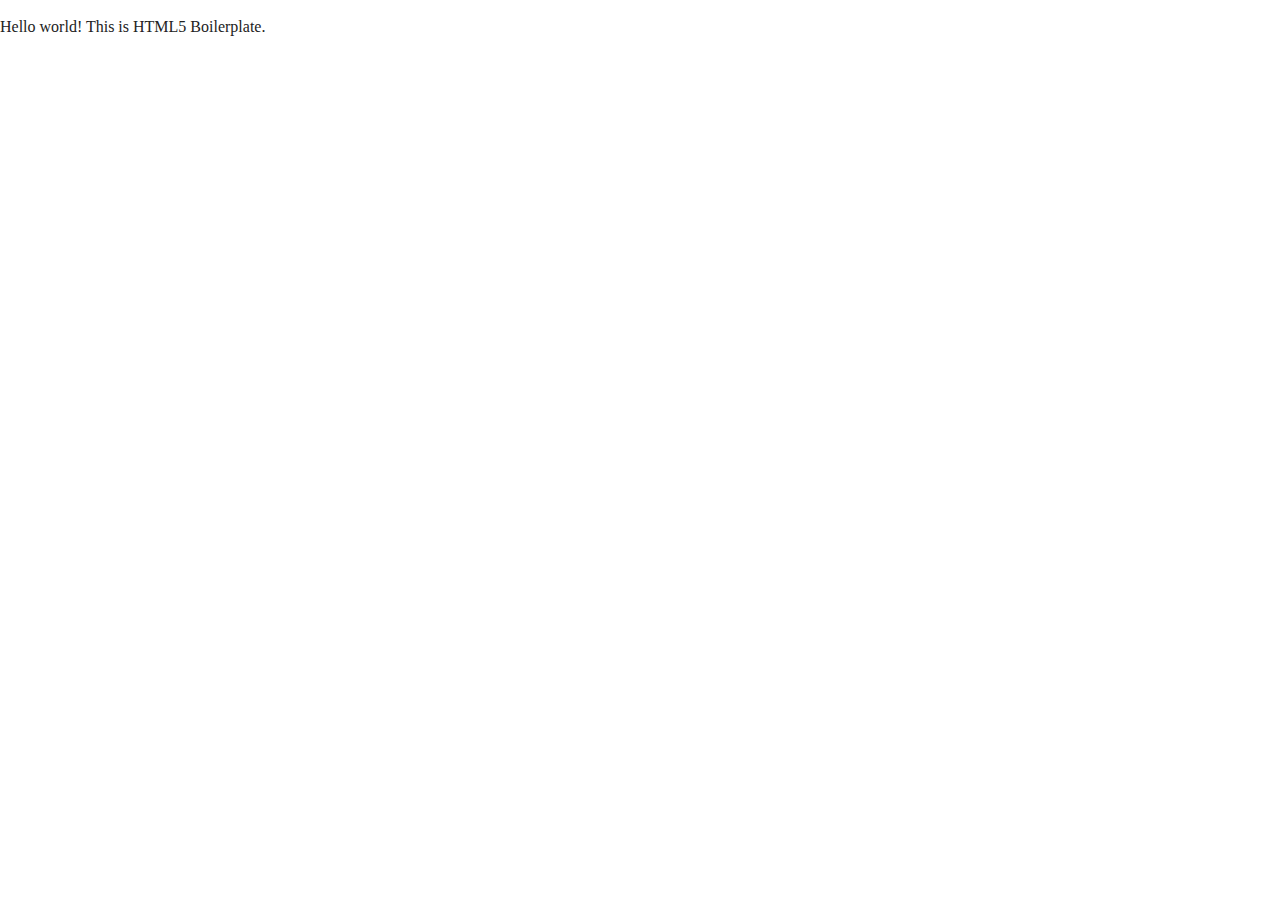
==== unplugged/index.html @ 9440808c "unplugged" ====
<!doctype html>
<html class="no-js" lang="">

<head>
  <meta charset="utf-8">
  <title></title>
  <meta name="description" content="">
  <meta name="viewport" content="width=device-width, initial-scale=1">

  <link rel="manifest" href="site.webmanifest">
  <link rel="apple-touch-icon" href="icon.png">
  <!-- Place favicon.ico in the root directory -->

  <link rel="stylesheet" href="css/normalize.css">
  <link rel="stylesheet" href="css/main.css">

  <meta name="theme-color" content="#fafafa">
</head>

<body>
  <!--[if IE]>
    <p class="browserupgrade">You are using an <strong>outdated</strong> browser. Please <a href="https://browsehappy.com/">upgrade your browser</a> to improve your experience and security.</p>
  <![endif]-->

  <!-- Add your site or application content here -->
  <p>Hello world! This is HTML5 Boilerplate.</p>
  <script src="js/vendor/modernizr-3.7.1.min.js"></script>
  <script src="https://code.jquery.com/jquery-3.4.1.min.js" integrity="sha256-CSXorXvZcTkaix6Yvo6HppcZGetbYMGWSFlBw8HfCJo=" crossorigin="anonymous"></script>
  <script>window.jQuery || document.write('<script src="js/vendor/jquery-3.4.1.min.js"><\/script>')</script>
  <script src="js/plugins.js"></script>
  <script src="js/main.js"></script>

  <!-- Google Analytics: change UA-XXXXX-Y to be your site's ID. -->
  <script>
    window.ga = function () { ga.q.push(arguments) }; ga.q = []; ga.l = +new Date;
    ga('create', 'UA-XXXXX-Y', 'auto'); ga('set','transport','beacon'); ga('send', 'pageview')
  </script>
  <script src="https://www.google-analytics.com/analytics.js" async></script>
</body>

</html>
---- unplugged/css/main.css ----
/*! HTML5 Boilerplate v7.2.0 | MIT License | https://html5boilerplate.com/ */

/* main.css 2.0.0 | MIT License | https://github.com/h5bp/main.css#readme */
/*
 * What follows is the result of much research on cross-browser styling.
 * Credit left inline and big thanks to Nicolas Gallagher, Jonathan Neal,
 * Kroc Camen, and the H5BP dev community and team.
 */

/* ==========================================================================
   Base styles: opinionated defaults
   ========================================================================== */

html {
  color: #222;
  font-size: 1em;
  line-height: 1.4;
}

/*
 * Remove text-shadow in selection highlight:
 * https://twitter.com/miketaylr/status/12228805301
 *
 * Vendor-prefixed and regular ::selection selectors cannot be combined:
 * https://stackoverflow.com/a/16982510/7133471
 *
 * Customize the background color to match your design.
 */

::-moz-selection {
  background: #b3d4fc;
  text-shadow: none;
}

::selection {
  background: #b3d4fc;
  text-shadow: none;
}

/*
 * A better looking default horizontal rule
 */

hr {
  display: block;
  height: 1px;
  border: 0;
  border-top: 1px solid #ccc;
  margin: 1em 0;
  padding: 0;
}

/*
 * Remove the gap between audio, canvas, iframes,
 * images, videos and the bottom of their containers:
 * https://github.com/h5bp/html5-boilerplate/issues/440
 */

audio,
canvas,
iframe,
img,
svg,
video {
  vertical-align: middle;
}

/*
 * Remove default fieldset styles.
 */

fieldset {
  border: 0;
  margin: 0;
  padding: 0;
}

/*
 * Allow only vertical resizing of textareas.
 */

textarea {
  resize: vertical;
}

/* ==========================================================================
   Browser Upgrade Prompt
   ========================================================================== */

.browserupgrade {
  margin: 0.2em 0;
  background: #ccc;
  color: #000;
  padding: 0.2em 0;
}

/* ==========================================================================
   Author's custom styles
   ========================================================================== */

/* ==========================================================================
   Helper classes
   ========================================================================== */

/*
 * Hide visually and from screen readers
 */

.hidden {
  display: none !important;
}

/*
* Hide only visually, but have it available for screen readers:
* https://snook.ca/archives/html_and_css/hiding-content-for-accessibility
*
* 1. For long content, line feeds are not interpreted as spaces and small width
*    causes content to wrap 1 word per line:
*    https://medium.com/@jessebeach/beware-smushed-off-screen-accessible-text-5952a4c2cbfe
*/

.sr-only {
  border: 0;
  clip: rect(0, 0, 0, 0);
  height: 1px;
  margin: -1px;
  overflow: hidden;
  padding: 0;
  position: absolute;
  white-space: nowrap;
  width: 1px;
  /* 1 */
}

/*
* Extends the .sr-only class to allow the element
* to be focusable when navigated to via the keyboard:
* https://www.drupal.org/node/897638
*/

.sr-only.focusable:active,
.sr-only.focusable:focus {
  clip: auto;
  height: auto;
  margin: 0;
  overflow: visible;
  position: static;
  white-space: inherit;
  width: auto;
}

/*
* Hide visually and from screen readers, but maintain layout
*/

.invisible {
  visibility: hidden;
}

/*
* Clearfix: contain floats
*
* For modern browsers
* 1. The space content is one way to avoid an Opera bug when the
*    `contenteditable` attribute is included anywhere else in the document.
*    Otherwise it causes space to appear at the top and bottom of elements
*    that receive the `clearfix` class.
* 2. The use of `table` rather than `block` is only necessary if using
*    `:before` to contain the top-margins of child elements.
*/

.clearfix:before,
.clearfix:after {
  content: " ";
  /* 1 */
  display: table;
  /* 2 */
}

.clearfix:after {
  clear: both;
}

/* ==========================================================================
   EXAMPLE Media Queries for Responsive Design.
   These examples override the primary ('mobile first') styles.
   Modify as content requires.
   ========================================================================== */

@media only screen and (min-width: 35em) {
  /* Style adjustments for viewports that meet the condition */
}

@media print,
  (-webkit-min-device-pixel-ratio: 1.25),
  (min-resolution: 1.25dppx),
  (min-resolution: 120dpi) {
  /* Style adjustments for high resolution devices */
}

/* ==========================================================================
   Print styles.
   Inlined to avoid the additional HTTP request:
   https://www.phpied.com/delay-loading-your-print-css/
   ========================================================================== */

@media print {
  *,
  *:before,
  *:after {
    background: transparent !important;
    color: #000 !important;
    /* Black prints faster */
    -webkit-box-shadow: none !important;
    box-shadow: none !important;
    text-shadow: none !important;
  }
  a,
  a:visited {
    text-decoration: underline;
  }
  a[href]:after {
    content: " (" attr(href) ")";
  }
  abbr[title]:after {
    content: " (" attr(title) ")";
  }
  /*
     * Don't show links that are fragment identifiers,
     * or use the `javascript:` pseudo protocol
     */
  a[href^="#"]:after,
  a[href^="javascript:"]:after {
    content: "";
  }
  pre {
    white-space: pre-wrap !important;
  }
  pre,
  blockquote {
    border: 1px solid #999;
    page-break-inside: avoid;
  }
  /*
     * Printing Tables:
     * https://web.archive.org/web/20180815150934/http://css-discuss.incutio.com/wiki/Printing_Tables
     */
  thead {
    display: table-header-group;
  }
  tr,
  img {
    page-break-inside: avoid;
  }
  p,
  h2,
  h3 {
    orphans: 3;
    widows: 3;
  }
  h2,
  h3 {
    page-break-after: avoid;
  }
}
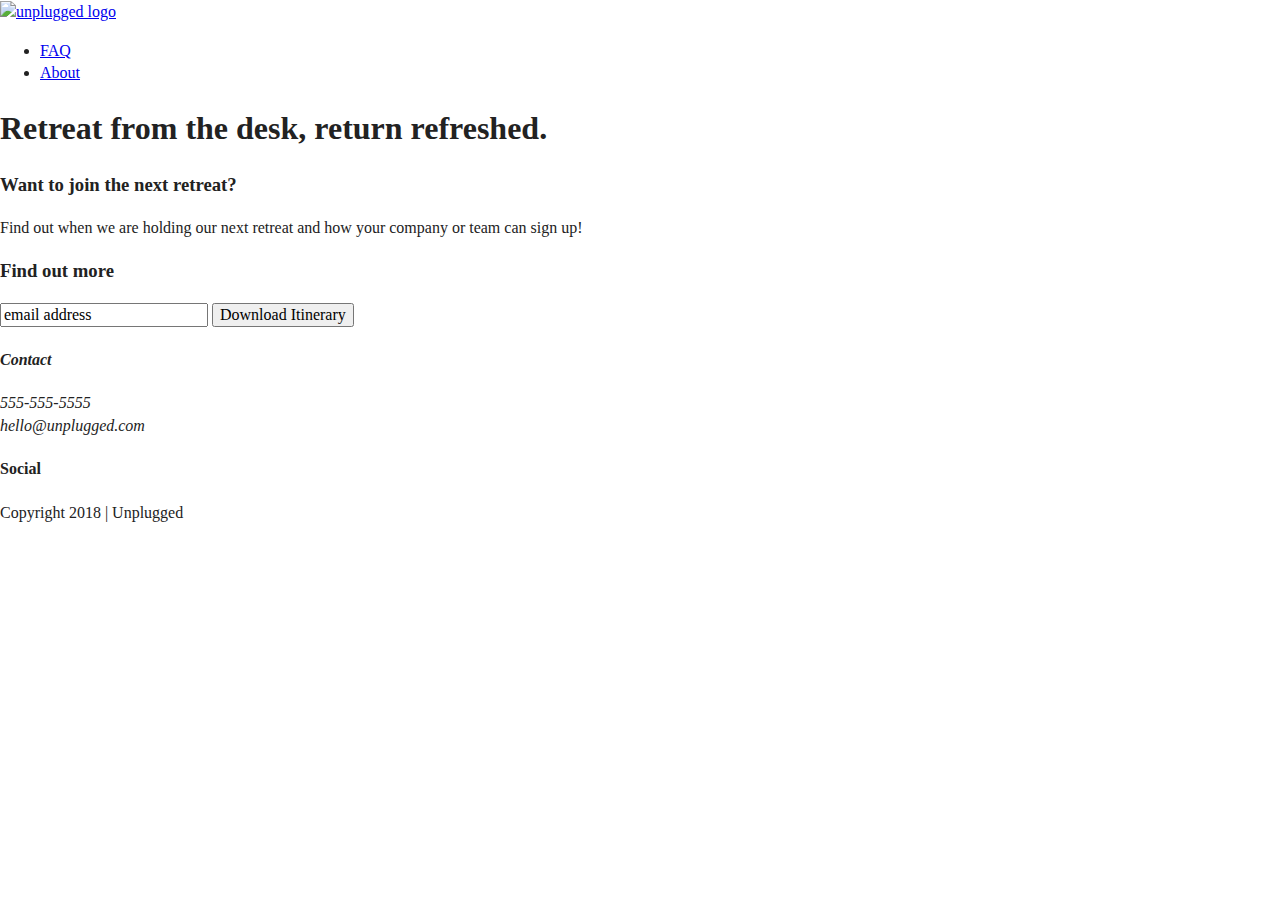
==== commit 613068e2: "html" ====
--- a/unplugged/index.html
+++ b/unplugged/index.html
@@ -3,7 +3,7 @@
 
 <head>
   <meta charset="utf-8">
-  <title></title>
+  <title>Unplugged</title>
   <meta name="description" content="">
   <meta name="viewport" content="width=device-width, initial-scale=1">
 
@@ -15,6 +15,7 @@
   <link rel="stylesheet" href="css/main.css">
 
   <meta name="theme-color" content="#fafafa">
+
 </head>
 
 <body>
@@ -23,19 +24,97 @@
   <![endif]-->
 
   <!-- Add your site or application content here -->
-  <p>Hello world! This is HTML5 Boilerplate.</p>
-  <script src="js/vendor/modernizr-3.7.1.min.js"></script>
-  <script src="https://code.jquery.com/jquery-3.4.1.min.js" integrity="sha256-CSXorXvZcTkaix6Yvo6HppcZGetbYMGWSFlBw8HfCJo=" crossorigin="anonymous"></script>
-  <script>window.jQuery || document.write('<script src="js/vendor/jquery-3.4.1.min.js"><\/script>')</script>
+  <header>
+     <div class="content-wrapper">
+         <a href="#"><img src="" alt="unplugged logo"></a>
+          <div class="header-divider"></div>
+          <nav>
+            <ul>
+                <li><a href="faq/index.html" target="_blank">FAQ</a></li>
+                <li><a href="about/index.html" target="_blank">About</a></li>
+            </ul>
+          </nav>
+        </div>
+  </header>
+<main>
+  <section class="hero-area">
+      <div class="content-wrapper">
+        <h1>Retreat from the desk, return refreshed.</h1>
+      </div>
+    </section>
+
+    <aside>
+      <div class="content-wrapper">
+        <div class="form-description">
+          <h3>Want to join the next retreat?</h3>
+          <p>
+            Find out when we are holding our next retreat and how your company or team can sign up!
+          </p>
+        </div>
+        <div class="form">
+          <h3>Find out more</h3>
+          <input type="text" name="name" value="email address">
+          <input type="button" value="Download Itinerary">
+        </div>
+      </div> <!-- aside content wrapper ends -->
+    </aside>
+
+  </main> <!-- main wrapper -->
+
+  <footer>
+    <div class="content-wrapper">
+      <div class="footer-content">
+        <address class="contact">
+          <h4>Contact</h4>
+          <p>
+            555-555-5555<br>
+            hello@unplugged.com
+          </p>
+        </address>
+        <div class="social">
+          <h4>Social</h4>
+          <div class="social-icons">
+            <p>
+              <a href="https://www.facebook.com/Skillcrush/" target="_blank"></a>
+            </p>
+            <p>
+              <a href="https://twitter.com/Skillcrush" target="_blank"></a>
+            </p>
+            <p>
+              <a href="https://www.instagram.com/skillcrush/" target="_blank"></a>
+            </p>
+          </div>
+        </div>
+      </div> <!-- footer content ends -->
+    </div>
+    <!--footer content-wrapper ends-->
+    <div class="copyright">
+      <p>Copyright 2018 | Unplugged</p>
+    </div>
+  </footer>
+
+  <script src="js/vendor/modernizr-3.6.0.min.js"></script>
+  <script src="https://code.jquery.com/jquery-3.3.1.min.js" integrity="sha256-FgpCb/KJQlLNfOu91ta32o/NMZxltwRo8QtmkMRdAu8="
+    crossorigin="anonymous"></script>
+  <script>
+    window.jQuery || document.write('<script src="js/vendor/jquery-3.3.1.min.js"><\/script>')
+
+  </script>
   <script src="js/plugins.js"></script>
   <script src="js/main.js"></script>
 
   <!-- Google Analytics: change UA-XXXXX-Y to be your site's ID. -->
   <script>
-    window.ga = function () { ga.q.push(arguments) }; ga.q = []; ga.l = +new Date;
-    ga('create', 'UA-XXXXX-Y', 'auto'); ga('set','transport','beacon'); ga('send', 'pageview')
+    window.ga = function () {
+      ga.q.push(arguments)
+    };
+    ga.q = [];
+    ga.l = +new Date;
+    ga('create', 'UA-XXXXX-Y', 'auto');
+    ga('send', 'pageview')
+
   </script>
-  <script src="https://www.google-analytics.com/analytics.js" async></script>
+  <script src="https://www.google-analytics.com/analytics.js" async defer></script>
 </body>
 
 </html>
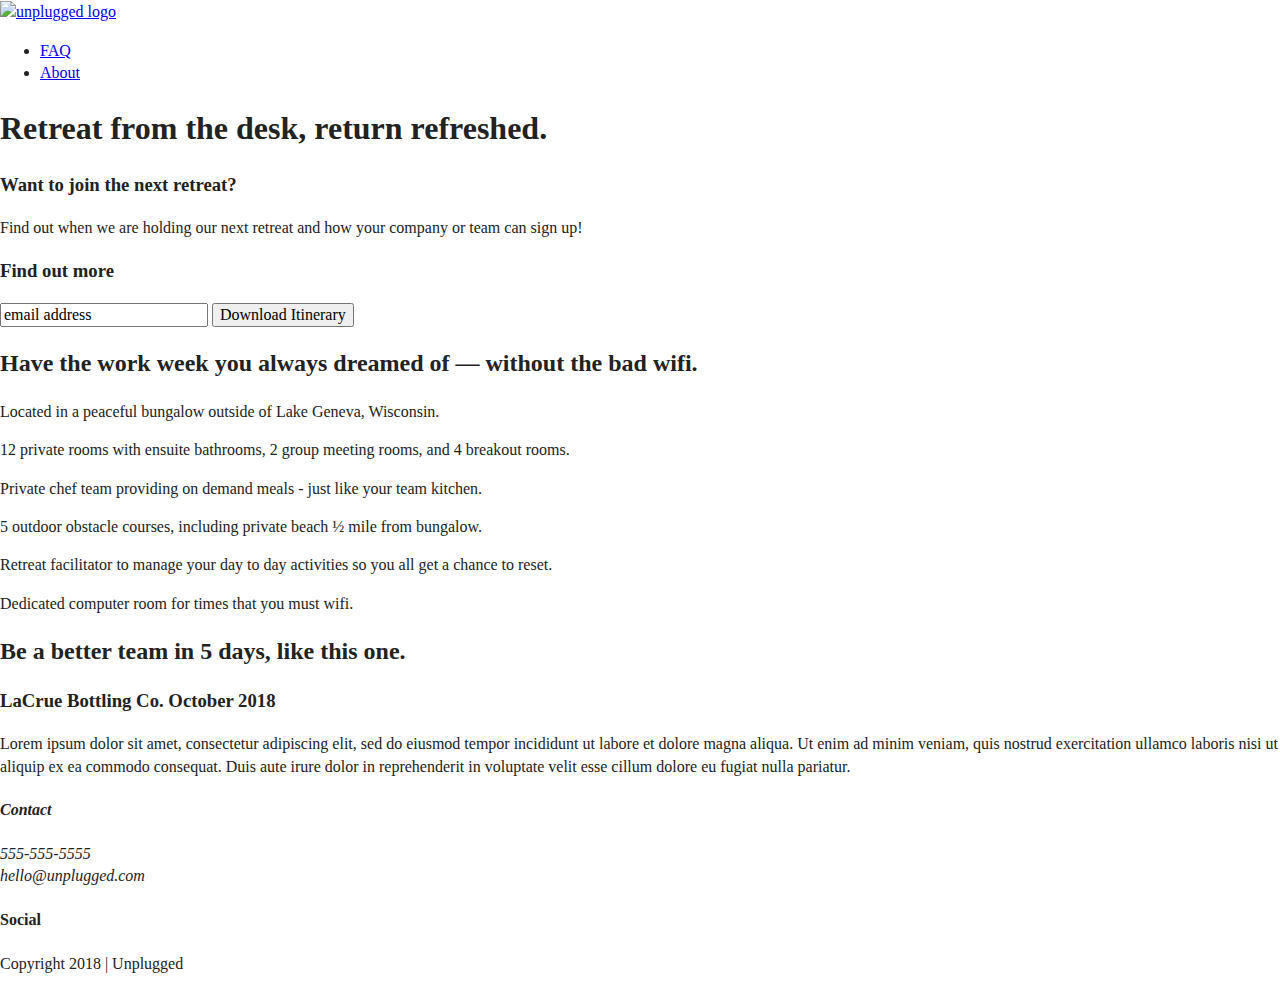
==== commit 958c935e: "STEP 8 OF 11: FINISH CODING YOUR HOMEPAGE HTML" ====
--- a/unplugged/index.html
+++ b/unplugged/index.html
@@ -25,73 +25,144 @@
 
   <!-- Add your site or application content here -->
   <header>
-     <div class="content-wrapper">
-         <a href="#"><img src="" alt="unplugged logo"></a>
-          <div class="header-divider"></div>
-          <nav>
-            <ul>
-                <li><a href="faq/index.html" target="_blank">FAQ</a></li>
-                <li><a href="about/index.html" target="_blank">About</a></li>
-            </ul>
-          </nav>
-        </div>
-  </header>
+  <div class="content-wrapper">
+    <a href="#">
+      <img src="" alt="unplugged logo">
+    </a>
+    <div class="header-divider"></div>
+    <nav>
+      <ul>
+        <li><a href="faq/index.html" target="_blank">FAQ</a></li>
+        <li><a href="about/index.html" target="_blank">About</a></li>
+      </ul>
+    </nav>
+  </div>
+</header>
+
 <main>
+
   <section class="hero-area">
-      <div class="content-wrapper">
-        <h1>Retreat from the desk, return refreshed.</h1>
+    <div class="content-wrapper">
+      <h1>Retreat from the desk, return refreshed.</h1>
+    </div>
+  </section>
+
+  <aside>
+    <div class="content-wrapper">
+      <div class="form-description">
+        <h3>Want to join the next retreat?</h3>
+        <p>
+          Find out when we are holding our next retreat and how your company or team can sign up!
+        </p>
       </div>
-    </section>
+      <div class="form">
+        <h3>Find out more</h3>
+        <input type="text" name="name" value="email address">
+        <input type="button" value="Download Itinerary">
+      </div>
+    </div> <!-- aside content wrapper ends -->
+  </aside>
 
-    <aside>
-      <div class="content-wrapper">
-        <div class="form-description">
-          <h3>Want to join the next retreat?</h3>
+  <section class="features">
+    <div class="content-wrapper">
+      <h2>Have the work week you always dreamed of — without the bad wifi.</h2>
+      <div class="features-items">
+        <article>
+          <p class="fontawesome-icon">
+          </p>
+          <p class="features-item-description">
+            Located in a peaceful bungalow outside of Lake Geneva, Wisconsin.
+          </p>
+        </article>
+        <article>
+          <p class="fontawesome-icon">
+          </p>
+          <p class="features-item-description">
+            12 private rooms with ensuite bathrooms, 2 group meeting rooms, and 4 breakout rooms.
+          </p>
+        </article>
+        <article>
+          <p class="fontawesome-icon">
+          </p>
+          <p class="features-item-description">
+            Private chef team providing on demand meals - just like your team kitchen.
+          </p>
+        </article>
+        <article>
+          <p class="fontawesome-icon">
+          </p>
+          <p class="features-item-description">
+            5 outdoor obstacle courses, including private beach ½ mile from bungalow.
+          </p>
+        </article>
+        <article>
+          <p class="fontawesome-icon">
+          </p>
+          <p class="features-item-description">
+            Retreat facilitator to manage your day to day activities so you all get a chance to reset.
+          </p>
+        </article>
+        <article>
+          <p class="fontawesome-icon">
+          </p>
+          <p class="features-item-description">
+            Dedicated computer room for times that you must wifi.
+          </p>
+        </article>
+      </div>
+    </div>
+  </section>
+
+  <section class="reviews">
+    <div class="content-wrapper">
+      <h2>Be a better team in 5 days, like this one.</h2>
+      <article>
+        <div>
+          <h3>LaCrue Bottling Co. October 2018</h3>
           <p>
-            Find out when we are holding our next retreat and how your company or team can sign up!
+            Lorem ipsum dolor sit amet, consectetur adipiscing elit, sed do eiusmod tempor incididunt ut labore et
+            dolore magna aliqua. Ut enim ad minim veniam, quis nostrud exercitation ullamco laboris nisi ut aliquip
+            ex ea commodo consequat. Duis aute irure dolor in reprehenderit in voluptate velit esse cillum dolore eu
+            fugiat nulla pariatur.
           </p>
         </div>
-        <div class="form">
-          <h3>Find out more</h3>
-          <input type="text" name="name" value="email address">
-          <input type="button" value="Download Itinerary">
+      </article>
+    </div>
+  </section>
+
+</main> <!-- main wrapper -->
+
+<footer>
+  <div class="content-wrapper">
+    <div class="footer-content">
+      <address class="contact">
+        <h4>Contact</h4>
+        <p>
+          555-555-5555<br>
+          hello@unplugged.com
+        </p>
+      </address>
+      <div class="social">
+        <h4>Social</h4>
+        <div class="social-icons">
+          <p>
+            <a href="https://www.facebook.com/Skillcrush/" target="_blank"></a>
+          </p>
+          <p>
+            <a href="https://twitter.com/Skillcrush" target="_blank"></a>
+          </p>
+          <p>
+            <a href="https://www.instagram.com/skillcrush/" target="_blank"></a>
+          </p>
         </div>
-      </div> <!-- aside content wrapper ends -->
-    </aside>
-
-  </main> <!-- main wrapper -->
-
-  <footer>
-    <div class="content-wrapper">
-      <div class="footer-content">
-        <address class="contact">
-          <h4>Contact</h4>
-          <p>
-            555-555-5555<br>
-            hello@unplugged.com
-          </p>
-        </address>
-        <div class="social">
-          <h4>Social</h4>
-          <div class="social-icons">
-            <p>
-              <a href="https://www.facebook.com/Skillcrush/" target="_blank"></a>
-            </p>
-            <p>
-              <a href="https://twitter.com/Skillcrush" target="_blank"></a>
-            </p>
-            <p>
-              <a href="https://www.instagram.com/skillcrush/" target="_blank"></a>
-            </p>
-          </div>
-        </div>
-      </div> <!-- footer content ends -->
-    </div>
-    <!--footer content-wrapper ends-->
-    <div class="copyright">
-      <p>Copyright 2018 | Unplugged</p>
-    </div>
-  </footer>
+      </div>
+    </div> <!-- footer content ends -->
+  </div>
+  <!--footer content-wrapper ends-->
+  <div class="copyright">
+    <p>Copyright 2018 | Unplugged</p>
+  </div>
+</footer>
 
   <script src="js/vendor/modernizr-3.6.0.min.js"></script>
   <script src="https://code.jquery.com/jquery-3.3.1.min.js" integrity="sha256-FgpCb/KJQlLNfOu91ta32o/NMZxltwRo8QtmkMRdAu8="
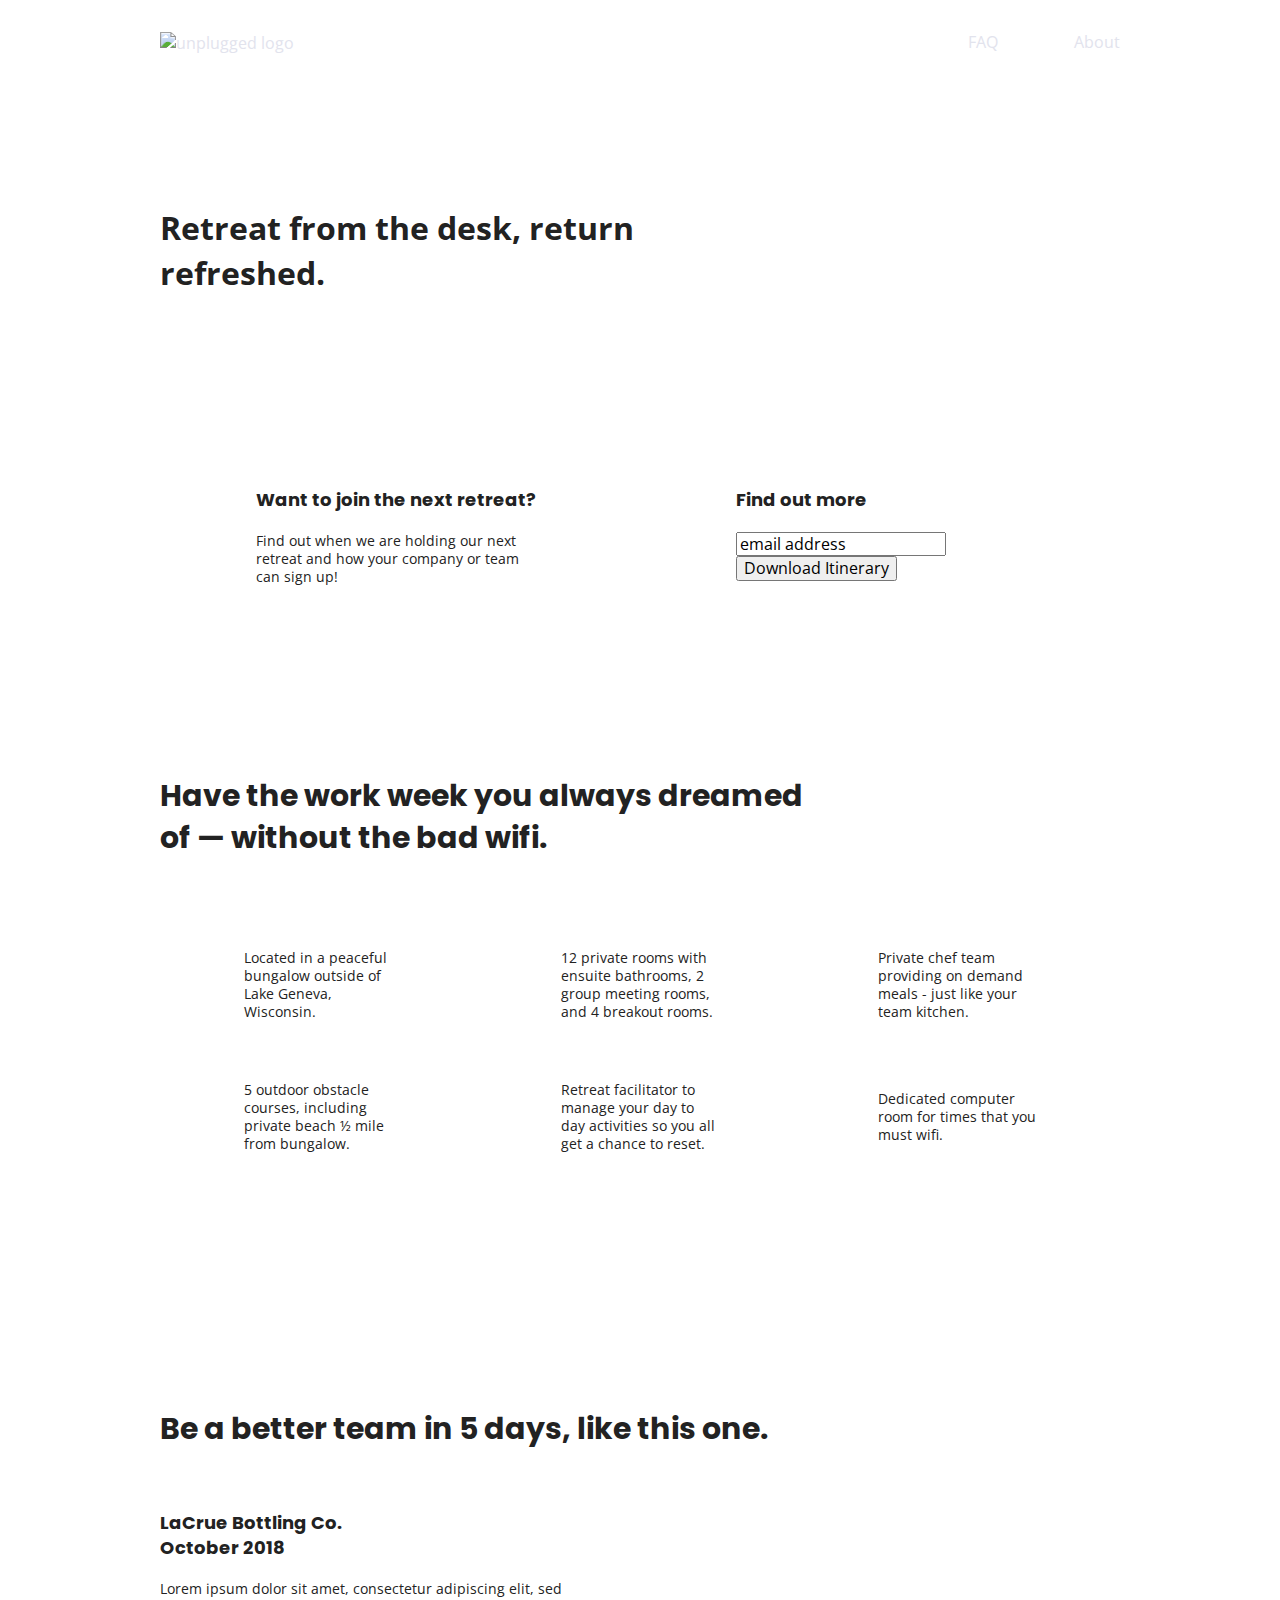
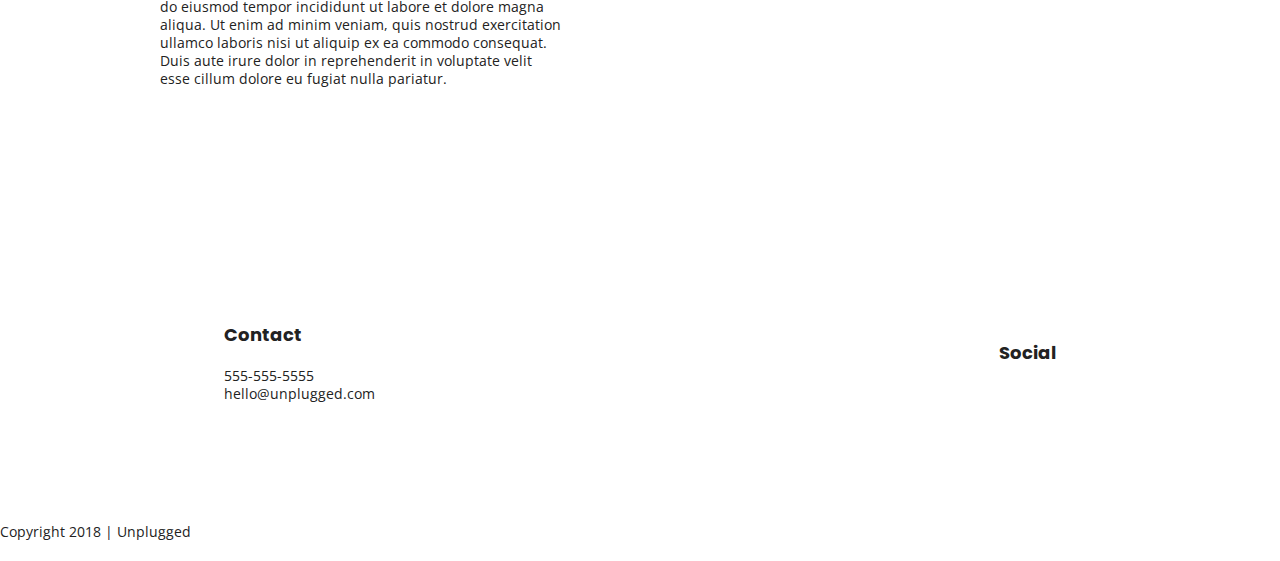
==== commit e900a9cf: "Step 2 of 4: Implement your text styles" ====
--- a/unplugged/index.html
+++ b/unplugged/index.html
@@ -10,7 +10,8 @@
   <link rel="manifest" href="site.webmanifest">
   <link rel="apple-touch-icon" href="icon.png">
   <!-- Place favicon.ico in the root directory -->
-
+  <!-- Google Fonts -->
+    <link href="https://fonts.googleapis.com/css?family=Open+Sans:400,700|Poppins:500,700" rel="stylesheet">
   <link rel="stylesheet" href="css/normalize.css">
   <link rel="stylesheet" href="css/main.css">
 
--- a/unplugged/css/main.css
+++ b/unplugged/css/main.css
@@ -1,6 +1,5 @@
-/*! HTML5 Boilerplate v7.2.0 | MIT License | https://html5boilerplate.com/ */
-
-/* main.css 2.0.0 | MIT License | https://github.com/h5bp/main.css#readme */
+/*! HTML5 Boilerplate v6.1.0 | MIT License | https://html5boilerplate.com/ */
+
 /*
  * What follows is the result of much research on cross-browser styling.
  * Credit left inline and big thanks to Nicolas Gallagher, Jonathan Neal,
@@ -98,6 +97,242 @@
    Author's custom styles
    ========================================================================== */
 
+/* General Styles */
+
+html {
+	font-size: 16px;
+}
+
+body {
+  font-size: 1em;
+  font-family: 'Open Sans', sans-serif;
+  text-align: left;
+}
+
+ul,
+ol {
+  list-style-type: none;
+}
+
+a {
+  color: #e2e3ed;
+  text-decoration: none;
+}
+
+h2 {
+  font-family: 'Poppins', sans-serif;
+  font-size: 1.875em;
+}
+
+h3,
+h4 {
+  font-family: 'Poppins', sans-serif;
+  margin: 20px 0;
+  font-size: 1.125em;
+}
+
+p {
+  font-size: .875em;
+  line-height: 1.285;
+}
+
+address {
+ font-style: normal;
+}
+
+.content-wrapper {
+  width: 90%;
+  margin: 50px 0;
+}
+
+/* -------------------- Base Header - Footer Styles -------------------- */
+
+header,
+footer {
+  display: flex;
+  justify-content: center;
+  align-items: center;
+  flex-flow: row wrap;
+}
+
+header {
+  padding: 15px 0;
+}
+
+header .content-wrapper {
+  margin: 0;
+  display: flex;
+  justify-content: center;
+  align-items: center;
+  flex-flow: row wrap;
+}
+
+.header-divider {
+  width: 100%;
+  height: 1px;
+  margin: 10px 0 20px 0;
+}
+
+header nav {
+  display: flex;
+  justify-content: space-around;
+  align-items: center;
+  flex-flow: row wrap;
+  width: 60%;
+}
+
+header nav ul {
+  display: flex;
+  justify-content: space-around;
+  width: 100%;
+}
+
+footer {
+  flex-direction: column;
+}
+
+footer p {
+  margin: 0;
+}
+
+footer .content-wrapper {
+  width: 55%;
+  margin: 50px 0;
+}
+
+footer .contact {
+  margin-bottom: 50px;
+}
+
+footer .social-icons {
+  display: flex;
+  justify-content: space-around;
+  align-items: center;
+}
+
+footer .social-icons p {
+  display: flex;
+  justify-content: center;
+  align-items: center;
+}
+
+footer .copyright {
+  margin: 20px 0;
+}
+
+
+/* -------------------- Mobile Styles - Homepage -------------------- */
+
+/* Hero Area */
+
+.hero-area {
+  display: flex;
+  justify-content: center;
+  flex-flow: row wrap;
+}
+
+/* Aside */
+
+aside {
+  display: flex;
+  justify-content: center;
+  align-items: center;
+  flex-flow: row wrap;
+}
+
+/* Features */
+
+.features {
+  display: flex;
+  justify-content: center;
+  flex-flow: row wrap;
+}
+
+.features h2 {
+  margin-bottom: 60px;
+}
+
+.features article {
+  width: 55%;
+  margin: 30px 0;
+}
+
+.features .features-items {
+  display: flex;
+  justify-content: center;
+  align-items: center;
+  flex-flow: row wrap;
+}
+
+.features p {
+  margin: 0;
+}
+
+/* Reviews */
+
+.reviews {
+  display: flex;
+  justify-content: center;
+  flex-flow: row wrap;
+}
+
+.reviews h2 {
+  margin-bottom: 40px;
+}
+
+.reviews h3 {
+  width: 55%;
+  margin: 20px 0;
+}
+
+/* ==========================================================================
+   About Page
+   ========================================================================== */
+
+.mission {
+  display: flex;
+  justify-content: center;
+  align-items: center;
+  flex-flow: row wrap;
+}
+
+.contact-section {
+  display: flex;
+  justify-content: center;
+  align-items: center;
+  flex-flow: row wrap;
+}
+
+.contact-content p {
+  margin: 0;
+}
+
+/* ==========================================================================
+   FAQ Page
+   ========================================================================== */
+
+.faq {
+  display: flex;
+  justify-content: center;
+  align-items: center;
+  flex-flow: row wrap;
+}
+
+.faq .content-wrapper {
+  margin: 50px 0 0 0;
+  display: flex;
+  justify-content: center;
+  align-items: center;
+  flex-flow: row wrap;
+}
+
+.faq h2 {
+  margin-bottom: 40px;
+}
+
+.faq-content {
+  margin-bottom: 50px;
+}
 /* ==========================================================================
    Helper classes
    ========================================================================== */
@@ -111,63 +346,63 @@
 }
 
 /*
-* Hide only visually, but have it available for screen readers:
-* https://snook.ca/archives/html_and_css/hiding-content-for-accessibility
-*
-* 1. For long content, line feeds are not interpreted as spaces and small width
-*    causes content to wrap 1 word per line:
-*    https://medium.com/@jessebeach/beware-smushed-off-screen-accessible-text-5952a4c2cbfe
-*/
-
-.sr-only {
+ * Hide only visually, but have it available for screen readers:
+ * https://snook.ca/archives/html_and_css/hiding-content-for-accessibility
+ *
+ * 1. For long content, line feeds are not interpreted as spaces and small width
+ *    causes content to wrap 1 word per line:
+ *    https://medium.com/@jessebeach/beware-smushed-off-screen-accessible-text-5952a4c2cbfe
+ */
+
+.visuallyhidden {
   border: 0;
-  clip: rect(0, 0, 0, 0);
+  clip: rect(0 0 0 0);
   height: 1px;
   margin: -1px;
   overflow: hidden;
   padding: 0;
   position: absolute;
+  width: 1px;
   white-space: nowrap;
-  width: 1px;
   /* 1 */
 }
 
 /*
-* Extends the .sr-only class to allow the element
-* to be focusable when navigated to via the keyboard:
-* https://www.drupal.org/node/897638
-*/
-
-.sr-only.focusable:active,
-.sr-only.focusable:focus {
+ * Extends the .visuallyhidden class to allow the element
+ * to be focusable when navigated to via the keyboard:
+ * https://www.drupal.org/node/897638
+ */
+
+.visuallyhidden.focusable:active,
+.visuallyhidden.focusable:focus {
   clip: auto;
   height: auto;
   margin: 0;
   overflow: visible;
   position: static;
+  width: auto;
   white-space: inherit;
-  width: auto;
-}
-
-/*
-* Hide visually and from screen readers, but maintain layout
-*/
+}
+
+/*
+ * Hide visually and from screen readers, but maintain layout
+ */
 
 .invisible {
   visibility: hidden;
 }
 
 /*
-* Clearfix: contain floats
-*
-* For modern browsers
-* 1. The space content is one way to avoid an Opera bug when the
-*    `contenteditable` attribute is included anywhere else in the document.
-*    Otherwise it causes space to appear at the top and bottom of elements
-*    that receive the `clearfix` class.
-* 2. The use of `table` rather than `block` is only necessary if using
-*    `:before` to contain the top-margins of child elements.
-*/
+ * Clearfix: contain floats
+ *
+ * For modern browsers
+ * 1. The space content is one way to avoid an Opera bug when the
+ *    `contenteditable` attribute is included anywhere else in the document.
+ *    Otherwise it causes space to appear at the top and bottom of elements
+ *    that receive the `clearfix` class.
+ * 2. The use of `table` rather than `block` is only necessary if using
+ *    `:before` to contain the top-margins of child elements.
+ */
 
 .clearfix:before,
 .clearfix:after {
@@ -187,15 +422,196 @@
    Modify as content requires.
    ========================================================================== */
 
-@media only screen and (min-width: 35em) {
-  /* Style adjustments for viewports that meet the condition */
-}
-
-@media print,
-  (-webkit-min-device-pixel-ratio: 1.25),
-  (min-resolution: 1.25dppx),
-  (min-resolution: 120dpi) {
-  /* Style adjustments for high resolution devices */
+@media only screen and (min-width:768px) {
+  /*Tablet styles here*/
+
+  /* General styles */
+  .content-wrapper {
+    max-width: 640px;
+    margin: 100px 0;
+  }
+
+  /* Header */
+  header {
+    justify-content: space-around;
+  }
+
+  header .content-wrapper {
+    width: 100%;
+    justify-content: space-between;
+  }
+
+  header nav {
+    width: 20%;
+  }
+
+  header nav ul {
+    justify-content: space-between;
+  }
+
+  .header-divider {
+    display: none;
+  }
+  /* Hero Area */
+
+  /* Aside */
+  aside .content-wrapper {
+    margin: 50px 0;
+    display: flex;
+    justify-content: space-between;
+    flex-flow: row wrap;
+  }
+
+  aside .content-wrapper .form-description,
+  aside .content-wrapper .form {
+    width: 35%;
+    margin: 0;
+  }
+
+  /* Features */
+  .features article {
+    display: flex;
+    justify-content: center;
+    align-items: center;
+    flex-flow: column wrap;
+    flex-basis: 50%;
+  }
+
+  .features .features-item-description {
+    width: 50%;
+  }
+
+  /* Reviews */
+  .reviews article {
+    display: flex;
+    justify-content: space-between;
+  }
+
+  .reviews article div {
+    width: 49%;
+  }
+
+  /* Footer */
+  footer .content-wrapper {
+    width: 65%;
+    margin: 100px 0;
+  }
+
+  .footer-content {
+    display: flex;
+    justify-content: space-between;
+    align-items: center;
+  }
+
+  footer .contact {
+    margin-bottom: 0;
+  }
+
+  footer .copyright {
+    width: 100%;
+  }
+
+  /* ==========================================================================
+   About Page
+   ========================================================================== */
+
+  .mission-content {
+    display: flex;
+    justify-content: space-between;
+    align-items: center;
+  }
+
+  .mission-content p {
+    width: 40%;
+  }
+
+  .contact-section .content-wrapper h2 {
+    width: 80%;
+  }
+
+  .contact-content {
+    display: flex;
+    justify-content: space-between;
+    align-items: flex-start;
+  }
+
+  /* ==========================================================================
+   FAQ Page
+   ========================================================================== */
+
+  .faq .content-wrapper {
+    justify-content: space-between;
+  }
+
+  .faq-content {
+    flex-basis: 40%;
+  }
+
+  .faq h2 {
+    width: 100%;
+  }
+}
+
+@media only screen and (min-width:1200px) {
+  /*Desktop styles here*/
+
+  .content-wrapper {
+    max-width: 960px;
+  }
+
+  /* Hero */
+  .hero-area h1 {
+    width: 60%;
+}
+
+  /* Aside */
+  aside .content-wrapper {
+    justify-content: space-around;
+  }
+
+  aside .content-wrapper .form-description,
+  aside .content-wrapper .form {
+    width: 30%;
+  }
+
+  /* Features */
+
+  .features h2 {
+    width: 70%;
+  }
+
+  .features article {
+    flex-basis: 33%;
+  }
+
+  /* Reviews */
+  .reviews article div {
+    width: 42%;
+  }
+
+  /* ==========================================================================
+  About Page
+  ========================================================================== */
+
+  .mission h2,
+  .contact-section .content-wrapper h2 {
+      width: 100%;
+  }
+
+  .contact-section .content-wrapper h2 {
+    margin-bottom: 40px;
+  }
+
+  /* ==========================================================================
+  FAQ Page
+  ========================================================================== */
+  .faq h2 {
+    width: 100%;
+  }
+
+  .faq-content {
+    flex-basis: 35%;
+  }
 }
 
 /* ==========================================================================
@@ -243,7 +659,7 @@
   }
   /*
      * Printing Tables:
-     * https://web.archive.org/web/20180815150934/http://css-discuss.incutio.com/wiki/Printing_Tables
+     * http://css-discuss.incutio.com/wiki/Printing_Tables
      */
   thead {
     display: table-header-group;
@@ -263,4 +679,3 @@
     page-break-after: avoid;
   }
 }
-
